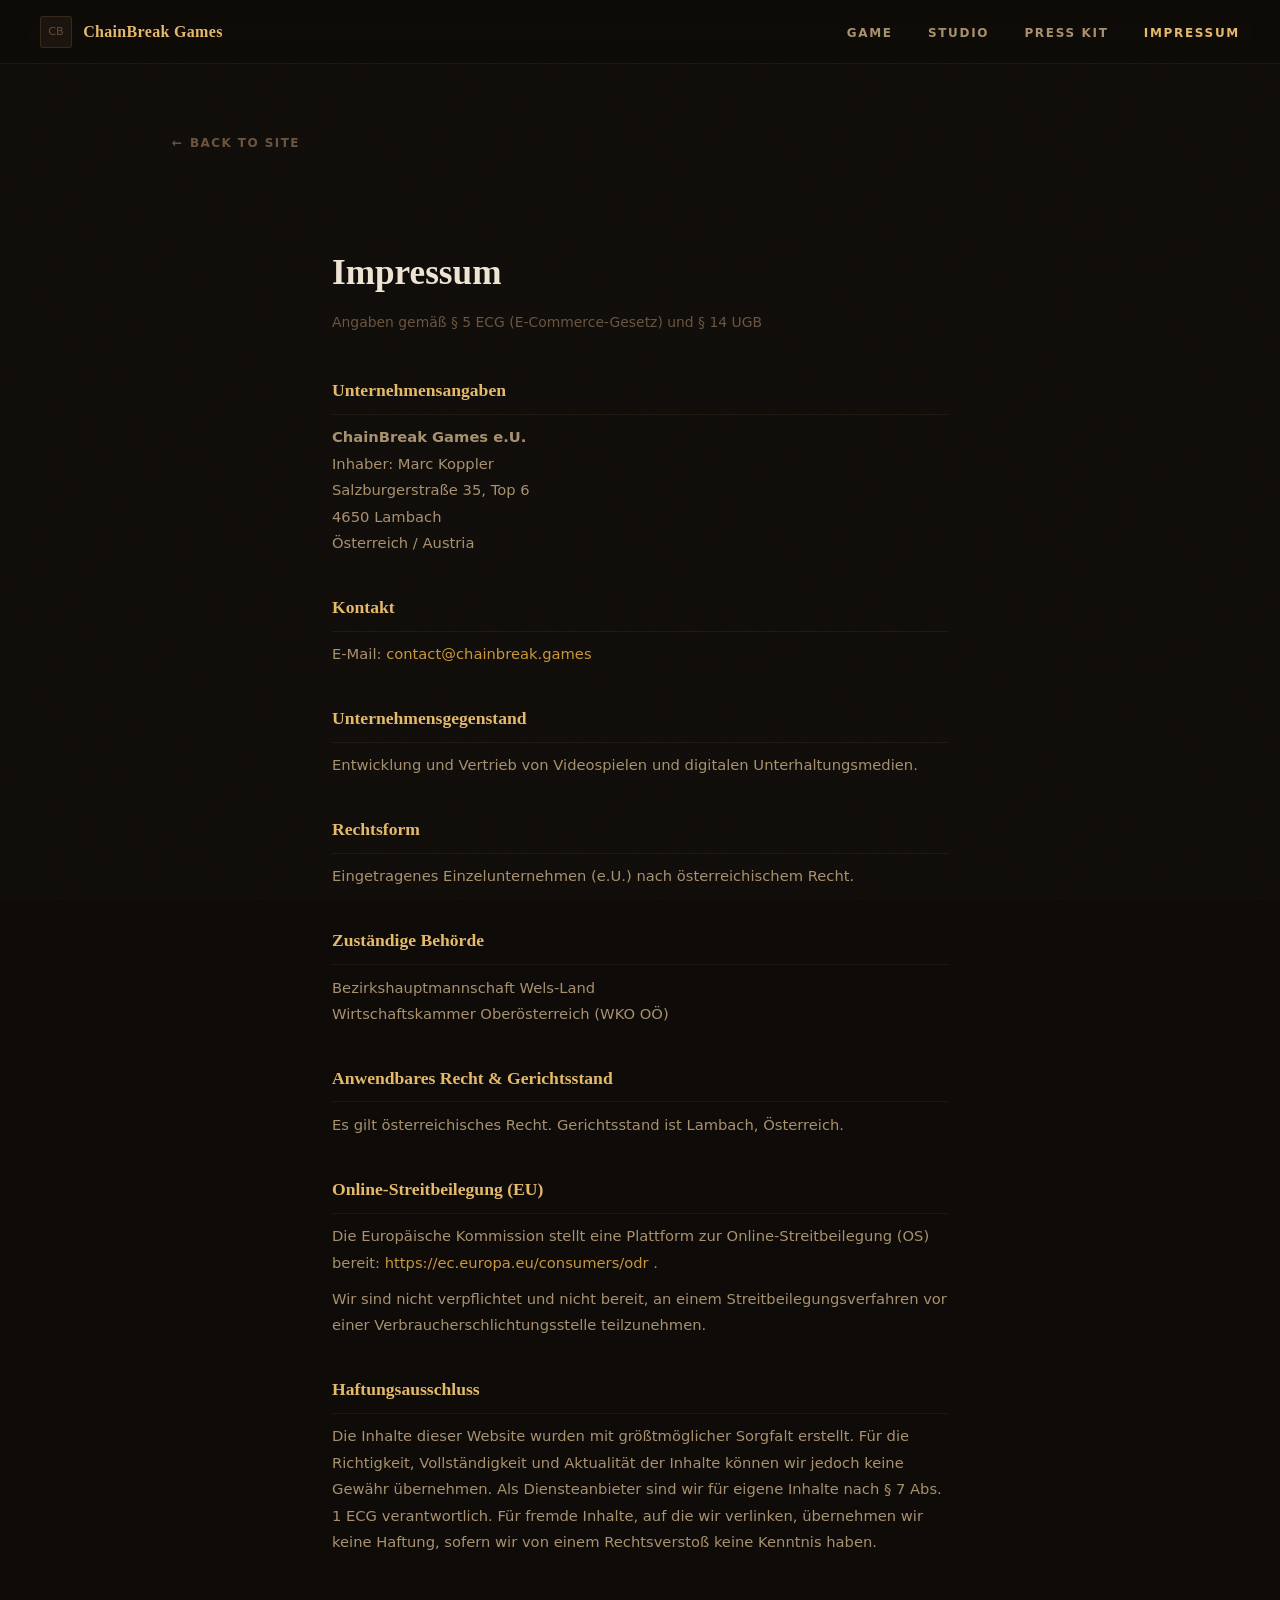
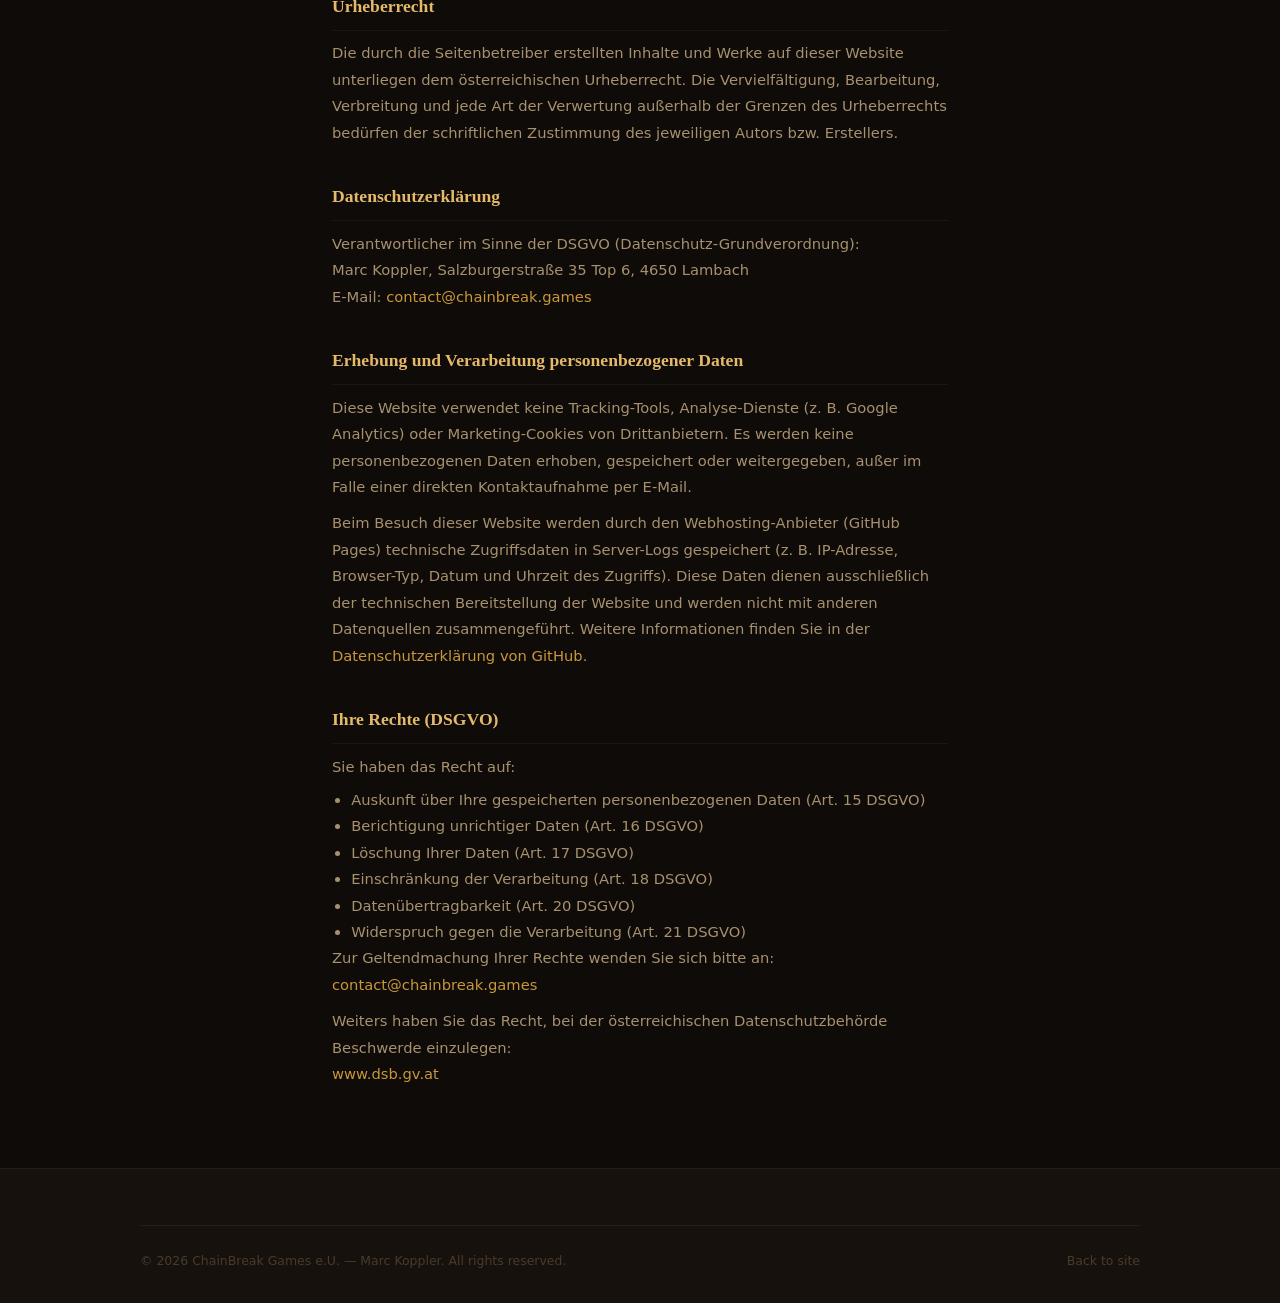
==== impressum.html @ c4edc369 "Prepare for game announcement" ====
<!DOCTYPE html>
<html lang="de">
<head>
  <meta charset="UTF-8" />
  <meta name="viewport" content="width=device-width, initial-scale=1.0" />
  <title>Impressum — ChainBreak Games</title>
  <meta name="description" content="Impressum und Datenschutzerklärung von ChainBreak Games e.U." />
  <meta name="robots" content="noindex, follow" />

  <link rel="icon" type="image/png" sizes="32x32" href="assets/icon-square.png" />
  <link rel="stylesheet" href="css/style.css" />
</head>

<body>

<!-- ══════════════════════════════════
     NAV
══════════════════════════════════ -->
<nav class="nav" aria-label="Main navigation">
  <a href="index.html" class="nav__logo" aria-label="ChainBreak Games — home">
    <img src="assets/icon-square.png" alt="" class="nav__logo-img"
         onerror="this.outerHTML='<div class=\'nav__logo-img nav__logo-img--fallback\'>CB</div>'" />
    <span class="nav__logo-text">ChainBreak Games</span>
  </a>

  <ul class="nav__links" role="list">
    <li><a href="index.html#game">Game</a></li>
    <li><a href="index.html#about">Studio</a></li>
    <li><a href="presskit.html">Press Kit</a></li>
    <li><a href="impressum.html" class="active">Impressum</a></li>
  </ul>

  <button class="nav__hamburger" aria-label="Toggle menu" aria-expanded="false">
    <span></span><span></span><span></span>
  </button>
</nav>


<!-- ══════════════════════════════════
     CONTENT
══════════════════════════════════ -->
<main>
  <div class="page-header">
    <a href="index.html" class="back-link">Back to site</a>
  </div>

  <article class="impressum-content" aria-label="Impressum und Datenschutz">

    <h1>Impressum</h1>
    <p class="subtitle">Angaben gemäß § 5 ECG (E-Commerce-Gesetz) und § 14 UGB</p>


    <!-- ── UNTERNEHMENSANGABEN ── -->
    <h2>Unternehmensangaben</h2>
    <p>
      <strong>ChainBreak Games e.U.</strong><br />
      Inhaber: Marc Koppler<br />
      Salzburgerstraße 35, Top 6<br />
      4650 Lambach<br />
      Österreich / Austria
    </p>

    <!-- ── KONTAKT ── -->
    <h2>Kontakt</h2>
    <p>
      E-Mail: <a href="mailto:contact@chainbreak.games">contact@chainbreak.games</a>
    </p>

    <!-- ── UNTERNEHMENSGEGENSTAND ── -->
    <h2>Unternehmensgegenstand</h2>
    <p>
      Entwicklung und Vertrieb von Videospielen und digitalen Unterhaltungsmedien.
    </p>

    <!-- ── RECHTSFORM ── -->
    <h2>Rechtsform</h2>
    <p>
      Eingetragenes Einzelunternehmen (e.U.) nach österreichischem Recht.
    </p>

    <!-- ── BEHÖRDE ── -->
    <h2>Zuständige Behörde</h2>
    <p>
      Bezirkshauptmannschaft Wels-Land<br />
      Wirtschaftskammer Oberösterreich (WKO OÖ)
    </p>

    <!-- ── RECHT & GERICHTSSTAND ── -->
    <h2>Anwendbares Recht &amp; Gerichtsstand</h2>
    <p>
      Es gilt österreichisches Recht. Gerichtsstand ist Lambach, Österreich.
    </p>

    <!-- ── EU ODR ── -->
    <h2>Online-Streitbeilegung (EU)</h2>
    <p>
      Die Europäische Kommission stellt eine Plattform zur Online-Streitbeilegung (OS) bereit:
      <a href="https://ec.europa.eu/consumers/odr" target="_blank" rel="noopener noreferrer">
        https://ec.europa.eu/consumers/odr
      </a>.
    </p>
    <p>
      Wir sind nicht verpflichtet und nicht bereit, an einem Streitbeilegungsverfahren
      vor einer Verbraucherschlichtungsstelle teilzunehmen.
    </p>

    <!-- ── HAFTUNG ── -->
    <h2>Haftungsausschluss</h2>
    <p>
      Die Inhalte dieser Website wurden mit größtmöglicher Sorgfalt erstellt.
      Für die Richtigkeit, Vollständigkeit und Aktualität der Inhalte können wir
      jedoch keine Gewähr übernehmen. Als Diensteanbieter sind wir für eigene
      Inhalte nach § 7 Abs. 1 ECG verantwortlich. Für fremde Inhalte, auf die wir
      verlinken, übernehmen wir keine Haftung, sofern wir von einem Rechtsverstoß
      keine Kenntnis haben.
    </p>

    <!-- ── URHEBERRECHT ── -->
    <h2>Urheberrecht</h2>
    <p>
      Die durch die Seitenbetreiber erstellten Inhalte und Werke auf dieser Website
      unterliegen dem österreichischen Urheberrecht. Die Vervielfältigung, Bearbeitung,
      Verbreitung und jede Art der Verwertung außerhalb der Grenzen des Urheberrechts
      bedürfen der schriftlichen Zustimmung des jeweiligen Autors bzw. Erstellers.
    </p>

    <!-- ── DATENSCHUTZ ── -->
    <h2>Datenschutzerklärung</h2>
    <p>
      Verantwortlicher im Sinne der DSGVO (Datenschutz-Grundverordnung):<br />
      Marc Koppler, Salzburgerstraße 35 Top 6, 4650 Lambach<br />
      E-Mail: <a href="mailto:contact@chainbreak.games">contact@chainbreak.games</a>
    </p>

    <h2>Erhebung und Verarbeitung personenbezogener Daten</h2>
    <p>
      Diese Website verwendet keine Tracking-Tools, Analyse-Dienste (z. B. Google Analytics)
      oder Marketing-Cookies von Drittanbietern. Es werden keine personenbezogenen Daten
      erhoben, gespeichert oder weitergegeben, außer im Falle einer direkten
      Kontaktaufnahme per E-Mail.
    </p>
    <p>
      Beim Besuch dieser Website werden durch den Webhosting-Anbieter (GitHub Pages)
      technische Zugriffsdaten in Server-Logs gespeichert (z. B. IP-Adresse,
      Browser-Typ, Datum und Uhrzeit des Zugriffs). Diese Daten dienen ausschließlich
      der technischen Bereitstellung der Website und werden nicht mit anderen
      Datenquellen zusammengeführt. Weitere Informationen finden Sie in der
      <a href="https://docs.github.com/en/site-policy/privacy-policies/github-general-privacy-statement"
         target="_blank" rel="noopener noreferrer">Datenschutzerklärung von GitHub</a>.
    </p>

    <h2>Ihre Rechte (DSGVO)</h2>
    <p>Sie haben das Recht auf:</p>
    <ul>
      <li>Auskunft über Ihre gespeicherten personenbezogenen Daten (Art. 15 DSGVO)</li>
      <li>Berichtigung unrichtiger Daten (Art. 16 DSGVO)</li>
      <li>Löschung Ihrer Daten (Art. 17 DSGVO)</li>
      <li>Einschränkung der Verarbeitung (Art. 18 DSGVO)</li>
      <li>Datenübertragbarkeit (Art. 20 DSGVO)</li>
      <li>Widerspruch gegen die Verarbeitung (Art. 21 DSGVO)</li>
    </ul>
    <p>
      Zur Geltendmachung Ihrer Rechte wenden Sie sich bitte an:
      <a href="mailto:contact@chainbreak.games">contact@chainbreak.games</a>
    </p>
    <p>
      Weiters haben Sie das Recht, bei der österreichischen Datenschutzbehörde Beschwerde
      einzulegen:<br />
      <a href="https://www.dsb.gv.at" target="_blank" rel="noopener noreferrer">www.dsb.gv.at</a>
    </p>

  </article>
</main>


<!-- ══════════════════════════════════
     FOOTER
══════════════════════════════════ -->
<footer class="footer">
  <div class="footer__bottom" style="max-width:1000px; margin:0 auto;">
    <p>© <span id="copyright-year"></span> ChainBreak Games e.U. — Marc Koppler. All rights reserved.</p>
    <a href="index.html">Back to site</a>
  </div>
</footer>

<script src="js/main.js"></script>
</body>
</html>
---- css/style.css ----
/* ═══════════════════════════════════════════════════════
   ChainBreak Games — style.css
   ═══════════════════════════════════════════════════════

   FONTS
   ─────
   Replace the two @font-face blocks (or Google Fonts imports)
   below with your actual typefaces.

   DISPLAY_FONT  → used for headings, titles, game name
   BODY_FONT     → used for all body copy, nav, buttons

   Example (Google Fonts):
     @import url('https://fonts.googleapis.com/css2?family=YourFont:wght@400;600&display=swap');
   Then update the --font-display and --font-body variables.
═══════════════════════════════════════════════════════ */

@font-face {
    font-family: "CBG-Font";
    src: url("../assets/Michroma-Regular.ttf") format("truetype");
}

@font-face {
    font-family: "Undervalued-Font";
    src: url("../assets/CinzelDecorative-Bold.ttf") format("truetype");
}

.company-name {
    font-family: "CBG-Font", sans-serif !important;
}

.game-name {
    font-family: "Undervalued-Font", sans-serif !important;
}

a.disabled {
    pointer-events: none;
    opacity: 0.4;
    cursor: not-allowed;
    filter: grayscale(100%);
}


/* ── TOKENS ────────────────────────────────────────── */
:root {
  /* TODO: swap font names after replacing imports above */
  --font-display: 'Playfair Display', Georgia, serif;   /* DISPLAY_FONT */
  --font-body:    'Lato', system-ui, sans-serif;        /* BODY_FONT    */

  /* Dark antique palette */
  --bg-base:       #0E0B08;
  --bg-surface:    #16110C;
  --bg-raised:     #1E1710;
  --bg-hover:      #261E14;

  --border-subtle: rgba(180, 140, 80, 0.10);
  --border-mid:    rgba(180, 140, 80, 0.20);
  --border-strong: rgba(180, 140, 80, 0.35);

  --gold:          #C9973A;
  --gold-light:    #E4B96A;
  --gold-dim:      #8A6520;

  --text-primary:  #EDE4D4;
  --text-secondary:#A8916E;
  --text-muted:    #6B5540;

  --accent:        #A0522D;
  --accent-hover:  #C46A2E;

  /* Layout */
  --max-w:         1000px;
  --radius-sm:     3px;
  --radius-md:     6px;
  --radius-lg:     10px;

  /* Transitions */
  --t-fast:        0.18s ease;
  --t-mid:         0.3s ease;
}


/* ── RESET & BASE ───────────────────────────────────── */
*, *::before, *::after { box-sizing: border-box; margin: 0; padding: 0; }

html { scroll-behavior: smooth; }

body {
  font-family: var(--font-body);
  background-color: var(--bg-base);
  color: var(--text-primary);
  font-size: 16px;
  line-height: 1.75;
  overflow-x: hidden;
  -webkit-font-smoothing: antialiased;
}

img { display: block; max-width: 100%; }
a { color: inherit; }


/* ── GRAIN OVERLAY ─────────────────────────────────── */
body::before {
  content: '';
  position: fixed;
  inset: 0;
  background-image: url("data:image/svg+xml,%3Csvg xmlns='http://www.w3.org/2000/svg' width='200' height='200'%3E%3Cfilter id='n'%3E%3CfeTurbulence type='fractalNoise' baseFrequency='0.9' numOctaves='4' stitchTiles='stitch'/%3E%3C/filter%3E%3Crect width='200' height='200' filter='url(%23n)' opacity='0.035'/%3E%3C/svg%3E");
  pointer-events: none;
  z-index: 0;
}

/* ensure all sections sit above grain */
nav, main, footer, section, .page-header { position: relative; z-index: 1; }


/* ── NAV ────────────────────────────────────────────── */
.nav {
  position: fixed;
  top: 0; left: 0; right: 0;
  z-index: 100;
  display: flex;
  align-items: center;
  justify-content: space-between;
  padding: 0 2.5rem;
  height: 64px;
  background: rgba(14, 11, 8, 0.82);
  backdrop-filter: blur(14px);
  -webkit-backdrop-filter: blur(14px);
  border-bottom: 1px solid var(--border-subtle);
}

.nav__logo {
  display: flex;
  align-items: center;
  gap: 0.7rem;
  text-decoration: none;
}

.nav__logo-img {
  width: 32px; height: 32px;
  object-fit: contain;
  border-radius: var(--radius-sm);
  opacity: 0.9;
}

.nav__logo-img--fallback {
  width: 32px; height: 32px;
  border-radius: var(--radius-sm);
  background: var(--bg-raised);
  border: 1px solid var(--border-mid);
  display: flex; align-items: center; justify-content: center;
  font-size: 0.7rem;
  color: var(--text-muted);
}

.nav__logo-text {
  font-family: var(--font-display);
  font-size: 1rem;
  font-weight: 600;
  color: var(--gold-light);
  letter-spacing: 0.02em;
}

.nav__links {
  display: flex;
  gap: 2.2rem;
  list-style: none;
}

.nav__links a {
  font-size: 0.75rem;
  font-weight: 700;
  letter-spacing: 0.14em;
  text-transform: uppercase;
  color: var(--text-secondary);
  text-decoration: none;
  transition: color var(--t-fast);
}

.nav__links a:hover,
.nav__links a.active { color: var(--gold-light); }

.nav__hamburger {
  display: none;
  flex-direction: column;
  gap: 5px;
  background: none;
  border: none;
  cursor: pointer;
  padding: 4px;
}

.nav__hamburger span {
  display: block;
  width: 22px; height: 1.5px;
  background: var(--text-secondary);
  transition: var(--t-fast);
}


/* ── BUTTONS ────────────────────────────────────────── */
.btn {
  display: inline-flex;
  align-items: center;
  gap: 0.45rem;
  padding: 0.65rem 1.6rem;
  border-radius: var(--radius-sm);
  font-family: var(--font-body);
  font-size: 0.75rem;
  font-weight: 700;
  letter-spacing: 0.13em;
  text-transform: uppercase;
  text-decoration: none;
  cursor: pointer;
  border: none;
  transition: background var(--t-fast), color var(--t-fast), transform var(--t-fast), border-color var(--t-fast);
}

.btn:active { transform: scale(0.97); }

.btn--primary {
  background: var(--gold);
  color: var(--bg-base);
}
.btn--primary:hover { background: var(--gold-light); }

.btn--ghost {
  background: transparent;
  color: var(--text-secondary);
  border: 1px solid var(--border-mid);
}
.btn--ghost:hover {
  color: var(--gold-light);
  border-color: var(--border-strong);
  background: var(--bg-hover);
}

.btn--steam {
  background: var(--accent);
  color: var(--text-primary);
}
.btn--steam:hover { background: var(--accent-hover); }

.btn__icon {
  width: 14px; height: 14px;
  fill: currentColor;
  flex-shrink: 0;
}

.btn__icon__extended {
  filter: brightness(0) invert(1);
  width: auto;
  height: 50px;
}


/* ── HERO ───────────────────────────────────────────── */

.hero__announcement {
  font-size: 2rem;
  font-weight: 700;
  letter-spacing: 0.22em;
  text-transform: uppercase;
  color: var(--gold-light);
  margin-bottom: 0.5rem;
}

.hero {
  min-height: 100vh;
  display: flex;
  flex-direction: column;
  align-items: center;
  justify-content: center;
  text-align: center;
  padding: 7rem 2rem 5rem;
  gap: 0;
}

.hero__banner {
  width: 100%;
  max-width: 900px;
  aspect-ratio: 16 / 9;
  border-radius: var(--radius-md);
  overflow: hidden;
  margin-bottom: 3rem;
  border: 1px solid var(--border-mid);
  box-shadow:
    0 0 0 1px var(--border-subtle),
    0 32px 80px rgba(0, 0, 0, 0.7),
    0 0 60px rgba(180, 120, 40, 0.07);
}

.hero__banner img {
  width: 100%; height: 100%;
  object-fit: cover;
}

.hero__banner-placeholder {
  width: 100%; height: 100%;
  background: var(--bg-surface);
  display: flex;
  flex-direction: column;
  align-items: center;
  justify-content: center;
  gap: 0.5rem;
  border: 2px dashed var(--border-mid);
  border-radius: var(--radius-md);
}

.hero__banner-placeholder span {
  font-size: 0.75rem;
  letter-spacing: 0.18em;
  text-transform: uppercase;
  color: var(--text-muted);
}

.hero__eyebrow {
  font-size: 1rem;
  font-weight: 700;
  letter-spacing: 0.22em;
  text-transform: uppercase;
  color: var(--gold-dim);
  margin-bottom: 0.5rem;
}

.hero__title {
  font-family: var(--font-display);
  font-size: clamp(3rem, 7vw, 6rem);
  font-weight: 600;
  color: var(--text-primary);
  line-height: 1.05;
  letter-spacing: -0.01em;
  margin-bottom: 0.8rem;
}

.hero__tagline {
  font-family: var(--font-display);
  font-style: italic;
  font-size: clamp(1rem, 2vw, 1.25rem);
  color: var(--text-secondary);
  max-width: 480px;
  margin: 0 auto 2.5rem;
}

.hero__ctas {
  display: flex;
  gap: 0.75rem;
  flex-wrap: wrap;
  justify-content: center;
}


/* ── SECTION SHARED ─────────────────────────────────── */
.section {
  padding: 5.5rem 2rem;
  max-width: var(--max-w);
  margin: 0 auto;
}

.section__label {
  font-size: 0.68rem;
  font-weight: 700;
  letter-spacing: 0.25em;
  text-transform: uppercase;
  color: var(--gold-dim);
  text-align: center;
  margin-bottom: 0.5rem;
}

.section__title {
  font-family: var(--font-display);
  font-size: clamp(1.6rem, 3vw, 2.4rem);
  font-weight: 600;
  color: var(--text-primary);
  text-align: center;
  margin-bottom: 0.8rem;
}

.section__rule {
  border: none;
  border-top: 3px solid var(--border-subtle);
  max-width: var(--max-w);
  margin: 0 auto;
}

.divider {
  width: 48px;
  height: 1px;
  background: var(--gold-dim);
  margin: 0 auto 2.5rem;
  opacity: 0.6;
}


/* ── GAME SECTION ───────────────────────────────────── */
.game__layout {
  display: grid;
  grid-template-columns: 1fr 1fr;
  gap: 3.5rem;
  align-items: center;
  margin-top: 2.5rem;
}

.game__image-wrap {
  aspect-ratio: 16 / 9;
  border-radius: var(--radius-md);
  overflow: hidden;
  border: 1px solid var(--border-mid);
  box-shadow: 0 16px 48px rgba(0,0,0,0.5);
  background: var(--bg-surface);
}

.game__image-wrap img {
  width: 100%; height: 100%;
  object-fit: cover;
  transition: transform 0.5s ease;
}

.game__image-wrap:hover img { transform: scale(1.03); }

.game__image-placeholder {
  width: 100%; height: 100%;
  display: flex;
  flex-direction: column;
  align-items: center;
  justify-content: center;
  gap: 0.5rem;
  border: 2px dashed var(--border-subtle);
}

.game__image-placeholder span {
  font-size: 0.72rem;
  letter-spacing: 0.15em;
  text-transform: uppercase;
  color: var(--text-muted);
}

.game__title {
  font-family: var(--font-display);
  font-size: 2.2rem;
  font-weight: 600;
  color: var(--text-primary);
  margin-bottom: 0.2rem;
}

.game__genre {
  font-size: 0.7rem;
  font-weight: 700;
  letter-spacing: 0.2em;
  text-transform: uppercase;
  color: var(--gold-dim);
  margin-bottom: 1.2rem;
}

.game__credits {
  font-size: 0.5rem;
  font-weight: 700;
  letter-spacing: 0.2em;
  text-transform: uppercase;
  color: var(--gold-dim);
  margin-bottom: 1.2rem;
}

.game__desc {
  font-size: 0.95rem;
  color: var(--text-secondary);
  line-height: 1.8;
  margin-bottom: 2rem;
}

.game__ctas {
  display: flex;
  gap: 0.75rem;
  flex-wrap: wrap;
}


/* ── ABOUT SECTION ──────────────────────────────────── */
.about__body {
  max-width: 600px;
  margin: 1.5rem auto 0;
  text-align: center;
  font-size: 0.97rem;
  color: var(--text-secondary);
  line-height: 1.85;
}

.about__body + .about__body { margin-top: 1rem; }

.about__socials {
  display: flex;
  justify-content: center;
  gap: 0.75rem;
  flex-wrap: wrap;
  margin-top: 2.5rem;
}

.about__contact-link {
  color: var(--gold);
  text-decoration: none;
  transition: color var(--t-fast);
}
.about__contact-link:hover { color: var(--gold-light); }


/* ── FOOTER ─────────────────────────────────────────── */
.footer {
  background: var(--bg-surface);
  border-top: 1px solid var(--border-subtle);
  padding: 3.5rem 2rem 2rem;
}

.footer__inner {
  max-width: var(--max-w);
  margin: 0 auto;
  display: grid;
  grid-template-columns: 1.4fr 1fr 1fr;
  gap: 2.5rem;
  margin-bottom: 2.5rem;
}

.footer__logo {
  display: flex;
  align-items: center;
  gap: 0.7rem;
  margin-bottom: 0.75rem;
}

.footer__logo img {
  width: 32px; height: 32px;
  object-fit: contain;
  border-radius: var(--radius-sm);
  opacity: 0.85;
}

.footer__logo-text {
  font-family: var(--font-display);
  font-size: 1rem;
  font-weight: 600;
  color: var(--gold-light);
}

.footer__tagline {
  font-size: 0.85rem;
  color: var(--text-muted);
}

.footer__col h4 {
  font-size: 0.68rem;
  font-weight: 700;
  letter-spacing: 0.22em;
  text-transform: uppercase;
  color: var(--gold-dim);
  margin-bottom: 1rem;
}

.footer__col ul { list-style: none; }
.footer__col li { margin-bottom: 0.5rem; }

.footer__col a {
  font-size: 0.87rem;
  color: var(--text-muted);
  text-decoration: none;
  transition: color var(--t-fast);
}

.footer__col a:hover { color: var(--text-secondary); }

.footer__col p {
  font-size: 0.87rem;
  color: var(--text-muted);
  line-height: 1.7;
}

.footer__bottom {
  max-width: var(--max-w);
  margin: 0 auto;
  padding-top: 1.5rem;
  border-top: 1px solid var(--border-subtle);
  display: flex;
  justify-content: space-between;
  align-items: center;
  flex-wrap: wrap;
  gap: 0.75rem;
}

.footer__bottom p,
.footer__bottom a {
  font-size: 0.78rem;
  color: var(--text-muted);
  text-decoration: none;
  opacity: 0.6;
  transition: opacity var(--t-fast);
}
.footer__bottom a:hover { opacity: 1; }


/* ── IMPRESSUM PAGE ─────────────────────────────────── */
.page-header {
  padding: 8rem 2rem 3rem;
  max-width: var(--max-w);
  margin: 0 auto;
}

.back-link {
  display: inline-flex;
  align-items: center;
  gap: 0.4rem;
  font-size: 0.75rem;
  font-weight: 700;
  letter-spacing: 0.12em;
  text-transform: uppercase;
  color: var(--text-muted);
  text-decoration: none;
  margin-bottom: 2.5rem;
  transition: color var(--t-fast);
}
.back-link:hover { color: var(--gold); }
.back-link::before { content: '←'; }

.impressum-content {
  max-width: 680px;
  margin: 0 auto;
  padding: 0 2rem 5rem;
}

.impressum-content h1 {
  font-family: var(--font-display);
  font-size: 2.2rem;
  font-weight: 600;
  color: var(--text-primary);
  margin-bottom: 0.4rem;
}

.impressum-content .subtitle {
  font-size: 0.87rem;
  color: var(--text-muted);
  margin-bottom: 2.5rem;
}

.impressum-content h2 {
  font-family: var(--font-display);
  font-size: 1.1rem;
  font-weight: 600;
  color: var(--gold-light);
  margin: 2.2rem 0 0.6rem;
  padding-bottom: 0.5rem;
  border-bottom: 1px solid var(--border-subtle);
}

.impressum-content p,
.impressum-content li {
  font-size: 0.92rem;
  color: var(--text-secondary);
  line-height: 1.8;
}

.impressum-content ul {
  padding-left: 1.2rem;
  margin-top: 0.4rem;
}

.impressum-content a {
  color: var(--gold);
  text-decoration: none;
  transition: color var(--t-fast);
}
.impressum-content a:hover { color: var(--gold-light); }

.impressum-content p + p { margin-top: 0.6rem; }


/* ── FADE-IN ANIMATION ──────────────────────────────── */
.fade-up {
  opacity: 0;
  transform: translateY(20px);
  animation: fadeUp 0.65s ease forwards;
}
.delay-1 { animation-delay: 0.1s; }
.delay-2 { animation-delay: 0.22s; }
.delay-3 { animation-delay: 0.36s; }
.delay-4 { animation-delay: 0.5s; }
.delay-5 { animation-delay: 0.64s; }

@keyframes fadeUp {
  to { opacity: 1; transform: translateY(0); }
}


/* ── RESPONSIVE ─────────────────────────────────────── */
@media (max-width: 768px) {
  .nav { padding: 0 1.25rem; }

  .nav__links { display: none; }
  .nav__links.open {
    display: flex;
    flex-direction: column;
    position: fixed;
    top: 64px; left: 0; right: 0;
    background: var(--bg-surface);
    border-bottom: 1px solid var(--border-subtle);
    padding: 1.5rem 1.25rem;
    gap: 1.5rem;
  }
  .nav__hamburger { display: flex; }

  .game__layout { grid-template-columns: 1fr; gap: 2rem; }
  .footer__inner { grid-template-columns: 1fr; }
  .footer__bottom { flex-direction: column; align-items: flex-start; }
}

@media (max-width: 480px) {
  .hero__ctas { flex-direction: column; align-items: center; }
  .game__ctas { flex-direction: column; }
}
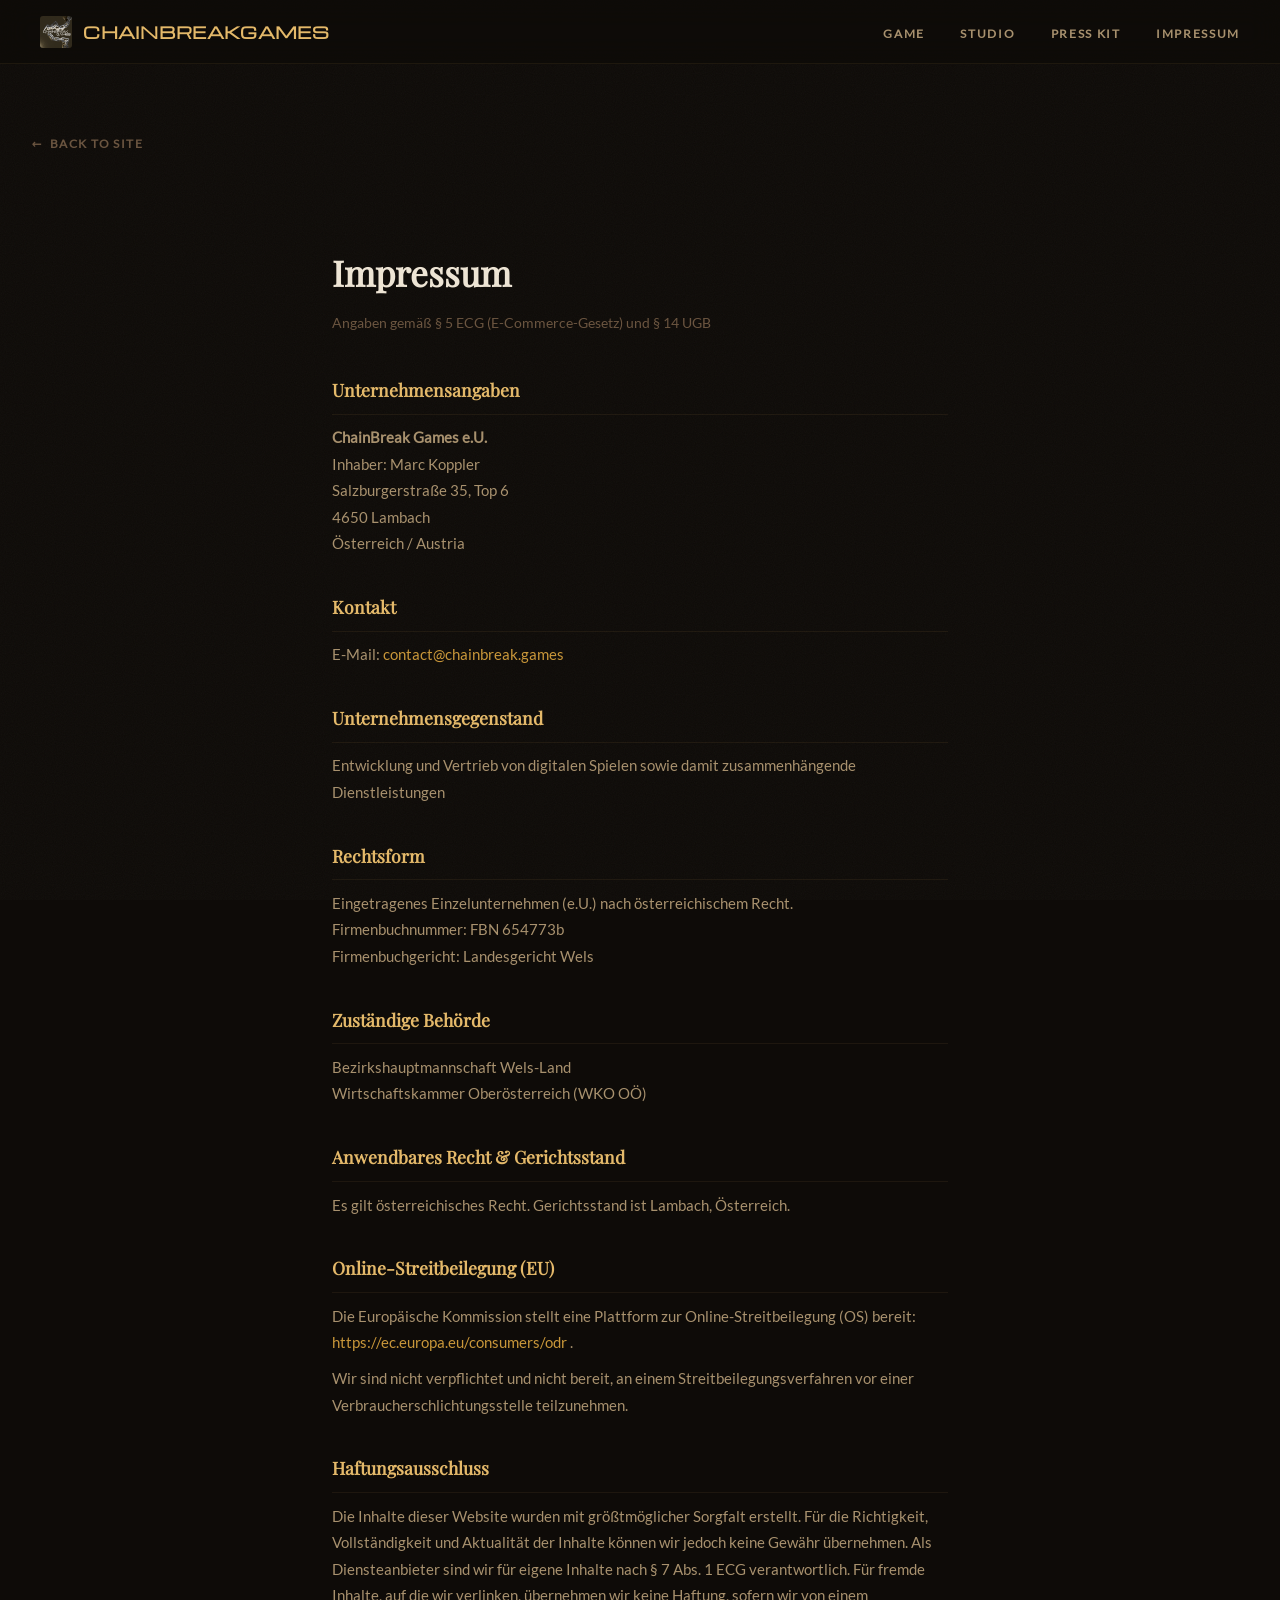
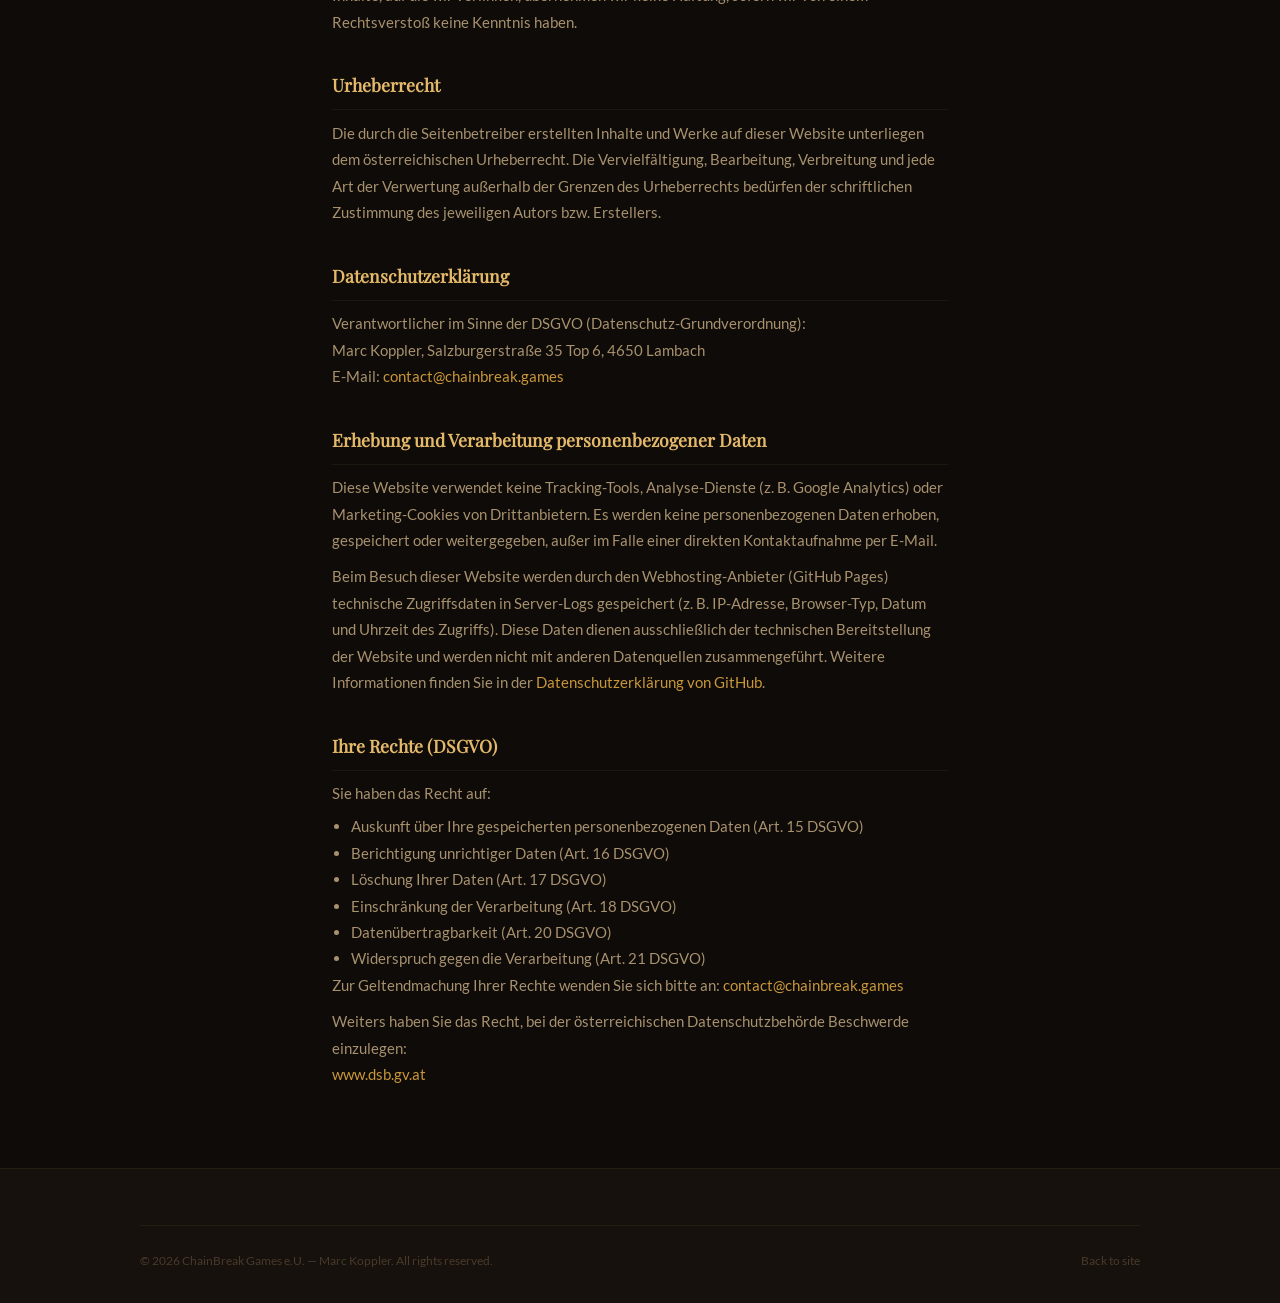
==== commit c9422d27: "Finalize site" ====
--- a/impressum.html
+++ b/impressum.html
@@ -3,7 +3,7 @@
 <head>
   <meta charset="UTF-8" />
   <meta name="viewport" content="width=device-width, initial-scale=1.0" />
-  <title>Impressum — ChainBreak Games</title>
+  <title>Impressum — ChainBreakGames</title>
   <meta name="description" content="Impressum und Datenschutzerklärung von ChainBreak Games e.U." />
   <meta name="robots" content="noindex, follow" />
 
@@ -17,17 +17,16 @@
      NAV
 ══════════════════════════════════ -->
 <nav class="nav" aria-label="Main navigation">
-  <a href="index.html" class="nav__logo" aria-label="ChainBreak Games — home">
-    <img src="assets/icon-square.png" alt="" class="nav__logo-img"
-         onerror="this.outerHTML='<div class=\'nav__logo-img nav__logo-img--fallback\'>CB</div>'" />
-    <span class="nav__logo-text">ChainBreak Games</span>
+  <a href="index.html" class="nav__logo" aria-label="ChainBreakGames — home">
+    <img src="assets/ChainBreakGames/cbg-logo.png" alt="" class="nav__logo-img"
+         onerror="this.outerHTML='<div class=\'nav__logo-img nav__logo-img--fallback\'>CBG</div>'" />
+    <span class="nav__logo-text company-name">CHAINBREAKGAMES</span>
   </a>
-
   <ul class="nav__links" role="list">
-    <li><a href="index.html#game">Game</a></li>
-    <li><a href="index.html#about">Studio</a></li>
+    <li><a href="#game">Game</a></li>
+    <li><a href="#about">Studio</a></li>
     <li><a href="presskit.html">Press Kit</a></li>
-    <li><a href="impressum.html" class="active">Impressum</a></li>
+    <li><a href="impressum.html">Impressum</a></li>
   </ul>
 
   <button class="nav__hamburger" aria-label="Toggle menu" aria-expanded="false">
@@ -69,13 +68,15 @@
     <!-- ── UNTERNEHMENSGEGENSTAND ── -->
     <h2>Unternehmensgegenstand</h2>
     <p>
-      Entwicklung und Vertrieb von Videospielen und digitalen Unterhaltungsmedien.
+      Entwicklung und Vertrieb von digitalen Spielen sowie damit zusammenhängende Dienstleistungen
     </p>
 
     <!-- ── RECHTSFORM ── -->
     <h2>Rechtsform</h2>
     <p>
-      Eingetragenes Einzelunternehmen (e.U.) nach österreichischem Recht.
+      Eingetragenes Einzelunternehmen (e.U.) nach österreichischem Recht.<br />
+      Firmenbuchnummer: FBN 654773b<br />
+      Firmenbuchgericht: Landesgericht Wels
     </p>
 
     <!-- ── BEHÖRDE ── -->
--- a/css/style.css
+++ b/css/style.css
@@ -1,28 +1,21 @@
-/* ═══════════════════════════════════════════════════════
-   ChainBreak Games — style.css
-   ═══════════════════════════════════════════════════════
-
-   FONTS
-   ─────
-   Replace the two @font-face blocks (or Google Fonts imports)
-   below with your actual typefaces.
-
-   DISPLAY_FONT  → used for headings, titles, game name
-   BODY_FONT     → used for all body copy, nav, buttons
-
-   Example (Google Fonts):
-     @import url('https://fonts.googleapis.com/css2?family=YourFont:wght@400;600&display=swap');
-   Then update the --font-display and --font-body variables.
-═══════════════════════════════════════════════════════ */
-
 @font-face {
     font-family: "CBG-Font";
-    src: url("../assets/Michroma-Regular.ttf") format("truetype");
+    src: url("../assets/Fonts/Michroma-Regular.ttf") format("truetype");
 }
 
 @font-face {
     font-family: "Undervalued-Font";
-    src: url("../assets/CinzelDecorative-Bold.ttf") format("truetype");
+    src: url("../assets/Fonts/CinzelDecorative-Bold.ttf") format("truetype");
+}
+
+@font-face {
+    font-family: "Display-Font";
+    src: url("../assets/Fonts/PlayfairDisplay-Regular.ttf") format("truetype");
+}
+
+@font-face {
+    font-family: "Body-Font";
+    src: url("../assets/Fonts/Lato-Regular.ttf") format("truetype");
 }
 
 .company-name {
@@ -44,8 +37,8 @@
 /* ── TOKENS ────────────────────────────────────────── */
 :root {
   /* TODO: swap font names after replacing imports above */
-  --font-display: 'Playfair Display', Georgia, serif;   /* DISPLAY_FONT */
-  --font-body:    'Lato', system-ui, sans-serif;        /* BODY_FONT    */
+  --font-display: 'Display-Font', Georgia, serif;   /* DISPLAY_FONT */
+  --font-body:    'Body-Font', system-ui, sans-serif;        /* BODY_FONT    */
 
   /* Dark antique palette */
   --bg-base:       #0E0B08;
@@ -69,7 +62,7 @@
   --accent-hover:  #C46A2E;
 
   /* Layout */
-  --max-w:         1000px;
+  --max-w:         1500px;
   --radius-sm:     3px;
   --radius-md:     6px;
   --radius-lg:     10px;
@@ -391,8 +384,78 @@
   opacity: 0.6;
 }
 
+.divider-small {
+  width: 50%;
+  height: 1px;
+  background: var(--gold-dim);
+  margin: 0 0 1rem;
+  opacity: 0.6;
+}
+
 
 /* ── GAME SECTION ───────────────────────────────────── */
+.game__screenshots {
+  position: relative;
+  overflow: hidden;  /* this must be here and must actually clip */
+  cursor: default;
+  width: 100%;
+  transition: transform 0.2s ease;
+}
+
+.game__screenshot-slide {
+  display: flex;
+  width: 100%;
+  transition: transform 0.35s ease;
+}
+
+.game__screenshot-slide img {
+  min-width: 100%;
+  width: 100%;
+  object-fit: cover;
+  flex-shrink: 0;
+  display: block;
+}
+
+.game__screenshot-arrow {
+  display: flex;
+  padding: 0 0 2px 0;
+  position: absolute;
+  top: 50%;
+  transform: translateY(-50%);
+  opacity: 0;
+  pointer-events: none;
+  transition: opacity 0.2s ease;
+  background: rgba(0, 0, 0, 0.55);
+  color: #fff;
+  border: none;
+  width: 36px;
+  height: 36px;
+  border-radius: 50%;
+  font-size: 26px;
+  line-height: 1;
+  cursor: pointer;
+  display: flex;
+  align-items: center;
+  justify-content: center;
+  z-index: 10;
+}
+
+.game__screenshot-arrow--left  { left: 10px; }
+.game__screenshot-arrow--right { right: 10px; }
+
+.game__screenshots:hover .game__screenshot-arrow:not(.hidden) {
+  opacity: 1;
+  pointer-events: auto;
+}
+
+.game__screenshots:hover {
+  transform: scale(1.03);
+}
+
+.game__screenshot-arrow.hidden {
+  display: none;
+}
+
 .game__layout {
   display: grid;
   grid-template-columns: 1fr 1fr;
@@ -416,8 +479,6 @@
   transition: transform 0.5s ease;
 }
 
-.game__image-wrap:hover img { transform: scale(1.03); }
-
 .game__image-placeholder {
   width: 100%; height: 100%;
   display: flex;
@@ -433,6 +494,63 @@
   letter-spacing: 0.15em;
   text-transform: uppercase;
   color: var(--text-muted);
+}
+
+.game__team-wrapper {
+  position: relative;
+  display: inline-block;
+}
+
+.game__dev {
+  position: relative;
+  font-size: 0.6rem;
+  font-weight: 700;
+  letter-spacing: 0.2em;
+  text-transform: uppercase;
+  color: var(--text-secondary);
+  line-height: 1.6;
+  margin-bottom: 0rem;
+  opacity: 0.8;
+}
+
+.game__team {
+  cursor: pointer;
+  position: relative;
+  display: inline-block;
+  font-size: 0.7rem;
+  font-weight: 700;
+  letter-spacing: 0.2em;
+  text-transform: uppercase;
+  text-decoration: underline;
+  color: var(--gold-dim);
+  margin-bottom: 1.2rem;
+}
+
+.game__team::after {
+    content: "Philipp Kollau\AMarc Koppler\ATobias Mayer\AKai Mezger";
+    white-space: pre;
+
+    position: absolute;
+    top: 0;
+    left: 175%;
+    transform: translateY(-50%);
+
+    padding: 12px 16px;
+    border-radius: 8px;
+
+    background: rgba(15, 15, 15, 0.95);
+    border: 1px solid rgba(194, 140, 77, 0.3);
+
+    opacity: 0;
+    visibility: hidden;
+    text-align: center;
+    transition: all 0.2s ease;
+}
+
+.game__team:hover::after {
+    opacity: 1;
+    visibility: visible;
+    transform: translateY(0);
 }
 
 .game__title {
@@ -465,7 +583,7 @@
   font-size: 0.95rem;
   color: var(--text-secondary);
   line-height: 1.8;
-  margin-bottom: 2rem;
+  margin-bottom: 1rem;
 }
 
 .game__ctas {
@@ -712,4 +830,4 @@
 @media (max-width: 480px) {
   .hero__ctas { flex-direction: column; align-items: center; }
   .game__ctas { flex-direction: column; }
-}
+}
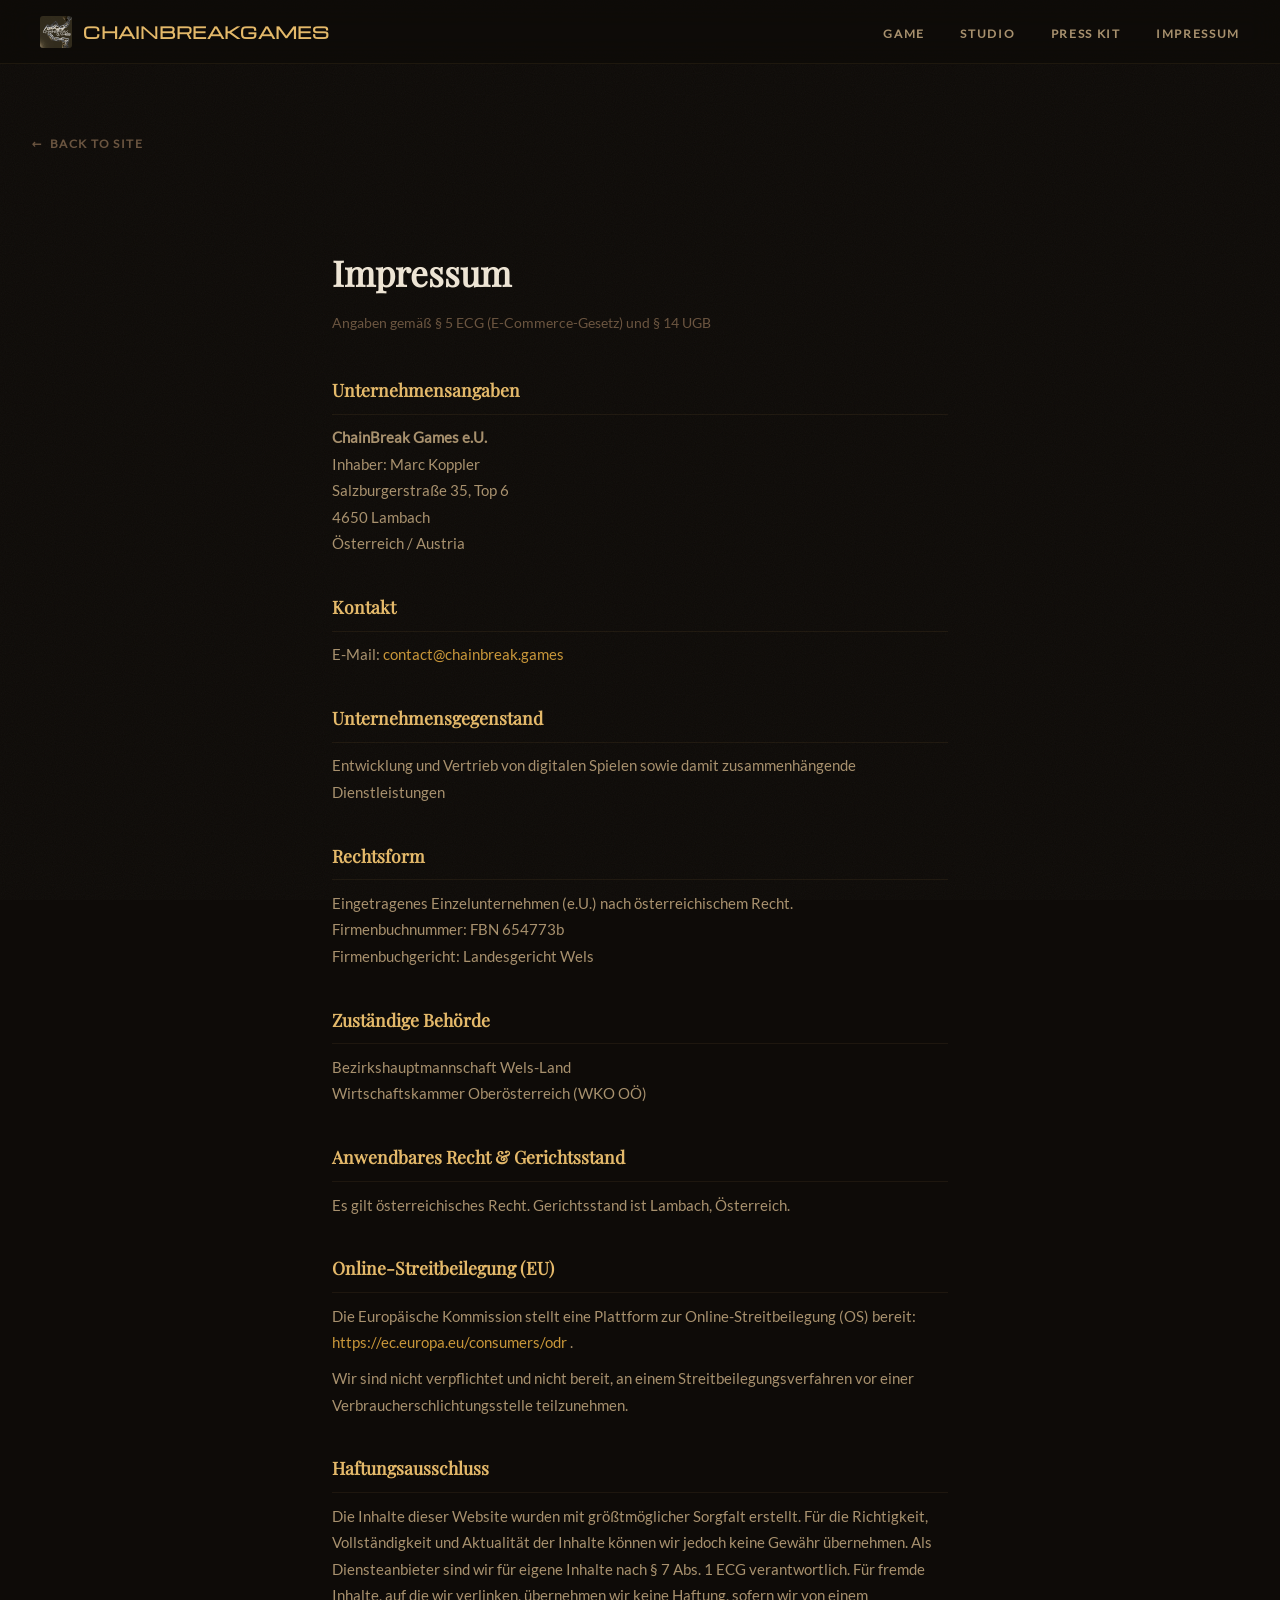
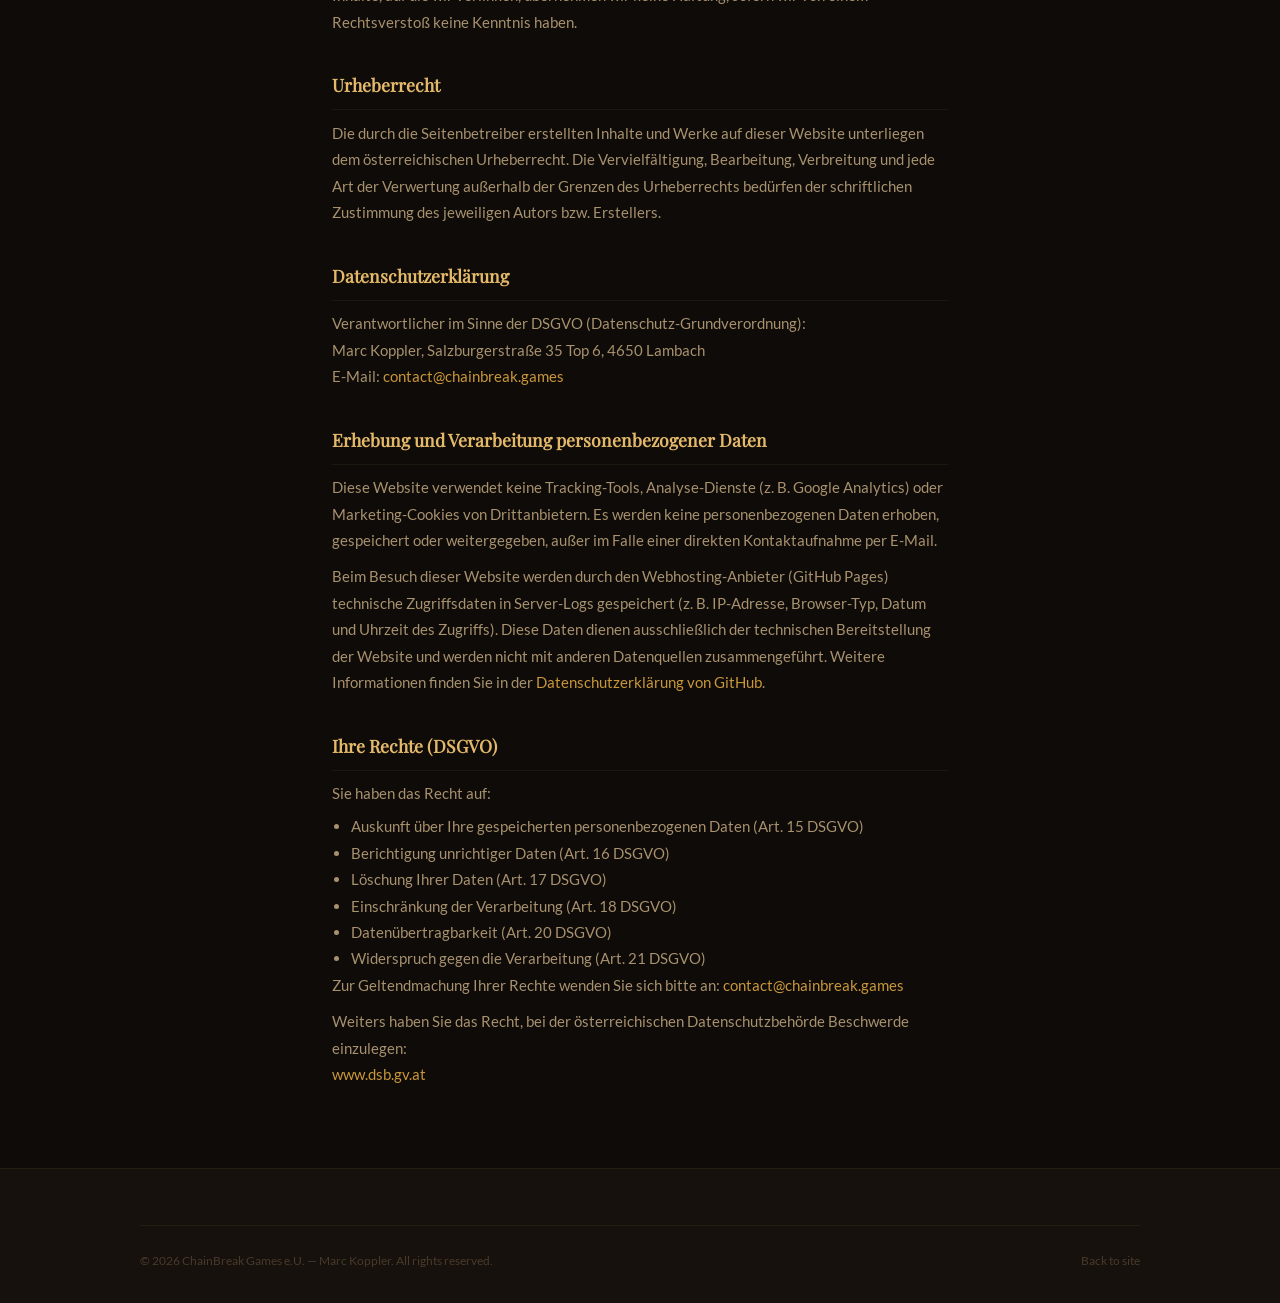
==== commit 649335ad: "Adjust formatting + asset compression" ====
--- a/impressum.html
+++ b/impressum.html
@@ -18,13 +18,13 @@
 ══════════════════════════════════ -->
 <nav class="nav" aria-label="Main navigation">
   <a href="index.html" class="nav__logo" aria-label="ChainBreakGames — home">
-    <img src="assets/ChainBreakGames/cbg-logo.png" alt="" class="nav__logo-img"
+    <img src="assets/ChainBreakGames/cbg-logo.jpg" alt="" class="nav__logo-img"
          onerror="this.outerHTML='<div class=\'nav__logo-img nav__logo-img--fallback\'>CBG</div>'" />
     <span class="nav__logo-text company-name">CHAINBREAKGAMES</span>
   </a>
   <ul class="nav__links" role="list">
-    <li><a href="#game">Game</a></li>
-    <li><a href="#about">Studio</a></li>
+    <li><a href="index.html#game">Game</a></li>
+    <li><a href="index.html#about">Studio</a></li>
     <li><a href="presskit.html">Press Kit</a></li>
     <li><a href="impressum.html">Impressum</a></li>
   </ul>
--- a/css/style.css
+++ b/css/style.css
@@ -33,12 +33,38 @@
     filter: grayscale(100%);
 }
 
+/* Firefox */
+* {
+  scrollbar-width: thin;
+  scrollbar-color: rgba(120, 120, 120, 0.35) transparent;
+}
+
+/* Chrome, Edge, Safari */
+*::-webkit-scrollbar {
+  width: 8px;
+  height: 8px;
+}
+
+*::-webkit-scrollbar-track {
+  background: transparent;
+}
+
+*::-webkit-scrollbar-thumb {
+  background-color: rgba(120, 120, 120, 0.35);
+  border-radius: 10px;
+  border: 2px solid transparent; /* makes it look thinner/softer */
+  background-clip: padding-box;
+}
+
+*::-webkit-scrollbar-thumb:hover {
+  background-color: rgba(120, 120, 120, 0.5);
+}
+
 
 /* ── TOKENS ────────────────────────────────────────── */
 :root {
-  /* TODO: swap font names after replacing imports above */
-  --font-display: 'Display-Font', Georgia, serif;   /* DISPLAY_FONT */
-  --font-body:    'Body-Font', system-ui, sans-serif;        /* BODY_FONT    */
+  --font-display: 'Display-Font', Georgia, serif;
+  --font-body:    'Body-Font', system-ui, sans-serif;
 
   /* Dark antique palette */
   --bg-base:       #0E0B08;
@@ -362,7 +388,7 @@
 
 .section__title {
   font-family: var(--font-display);
-  font-size: clamp(1.6rem, 3vw, 2.4rem);
+  font-size: clamp(1.4rem, 3vw, 2.4rem);
   font-weight: 600;
   color: var(--text-primary);
   text-align: center;
@@ -396,7 +422,7 @@
 /* ── GAME SECTION ───────────────────────────────────── */
 .game__screenshots {
   position: relative;
-  overflow: hidden;  /* this must be here and must actually clip */
+  overflow: hidden;
   cursor: default;
   width: 100%;
   transition: transform 0.2s ease;
@@ -418,7 +444,7 @@
 
 .game__screenshot-arrow {
   display: flex;
-  padding: 0 0 2px 0;
+  padding: 0 0 0.25rem 0;
   position: absolute;
   top: 50%;
   transform: translateY(-50%);
@@ -526,31 +552,38 @@
   margin-bottom: 1.2rem;
 }
 
-.game__team::after {
-    content: "Philipp Kollau\AMarc Koppler\ATobias Mayer\AKai Mezger";
-    white-space: pre;
-
-    position: absolute;
-    top: 0;
-    left: 175%;
-    transform: translateY(-50%);
+.game__team-members {
+    margin-top: 0rem;
+    margin-bottom: 0rem;
 
     padding: 12px 16px;
     border-radius: 8px;
 
-    background: rgba(15, 15, 15, 0.95);
+    text-align: center;
+
+    background: rgba(15, 15, 15, 0.5);
     border: 1px solid rgba(194, 140, 77, 0.3);
-
+    color: var(--gold-dim);
+
+    transition:
+        max-height 0.25s ease,
+        opacity 0.25s ease,
+        margin 0.25s ease;
+
+    max-height: 0;
+    overflow: hidden;
     opacity: 0;
-    visibility: hidden;
-    text-align: center;
-    transition: all 0.2s ease;
-}
-
-.game__team:hover::after {
-    opacity: 1;
-    visibility: visible;
-    transform: translateY(0);
+
+    margin-top: 0;
+    margin-bottom: 0;
+}
+
+.game__team-members.open {
+    max-height: 200px;
+    opacity: 0.9;
+
+    margin-top: 0.75rem;
+    margin-bottom: 1.5rem;
 }
 
 .game__title {
